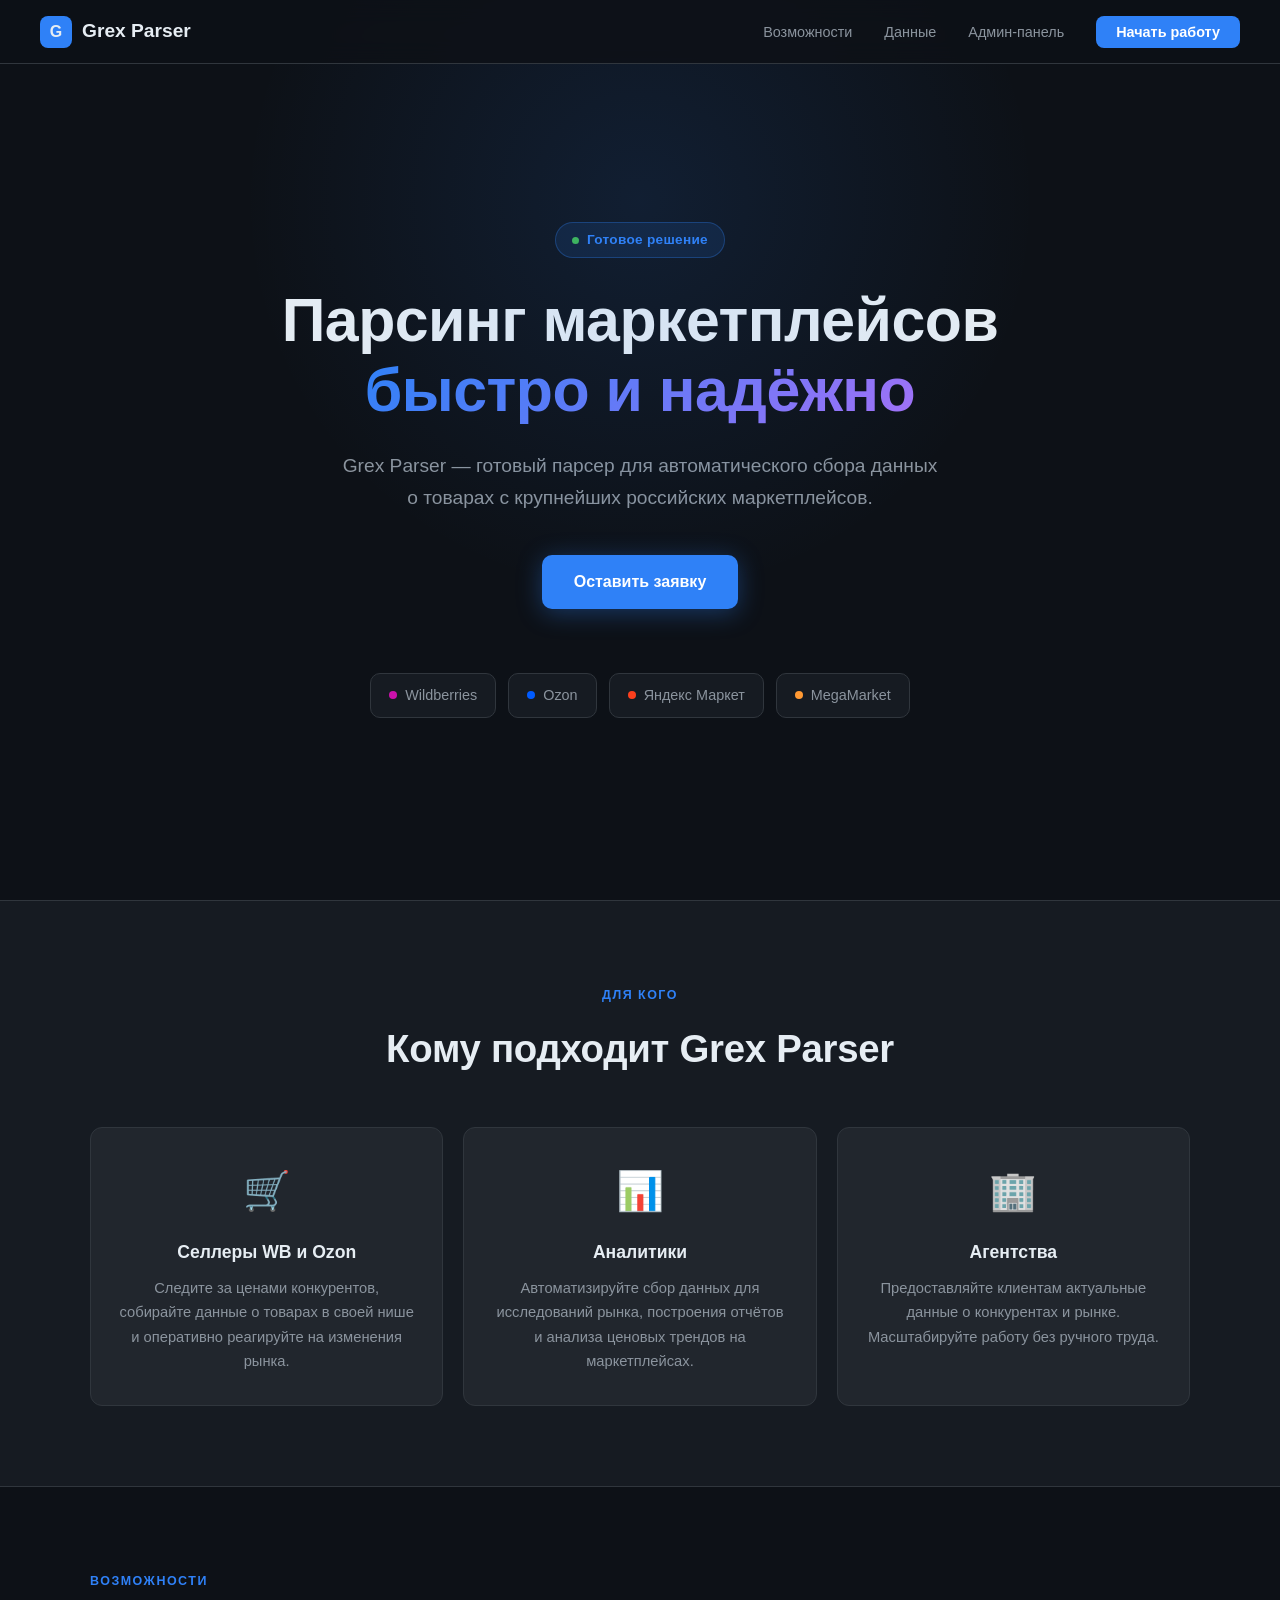
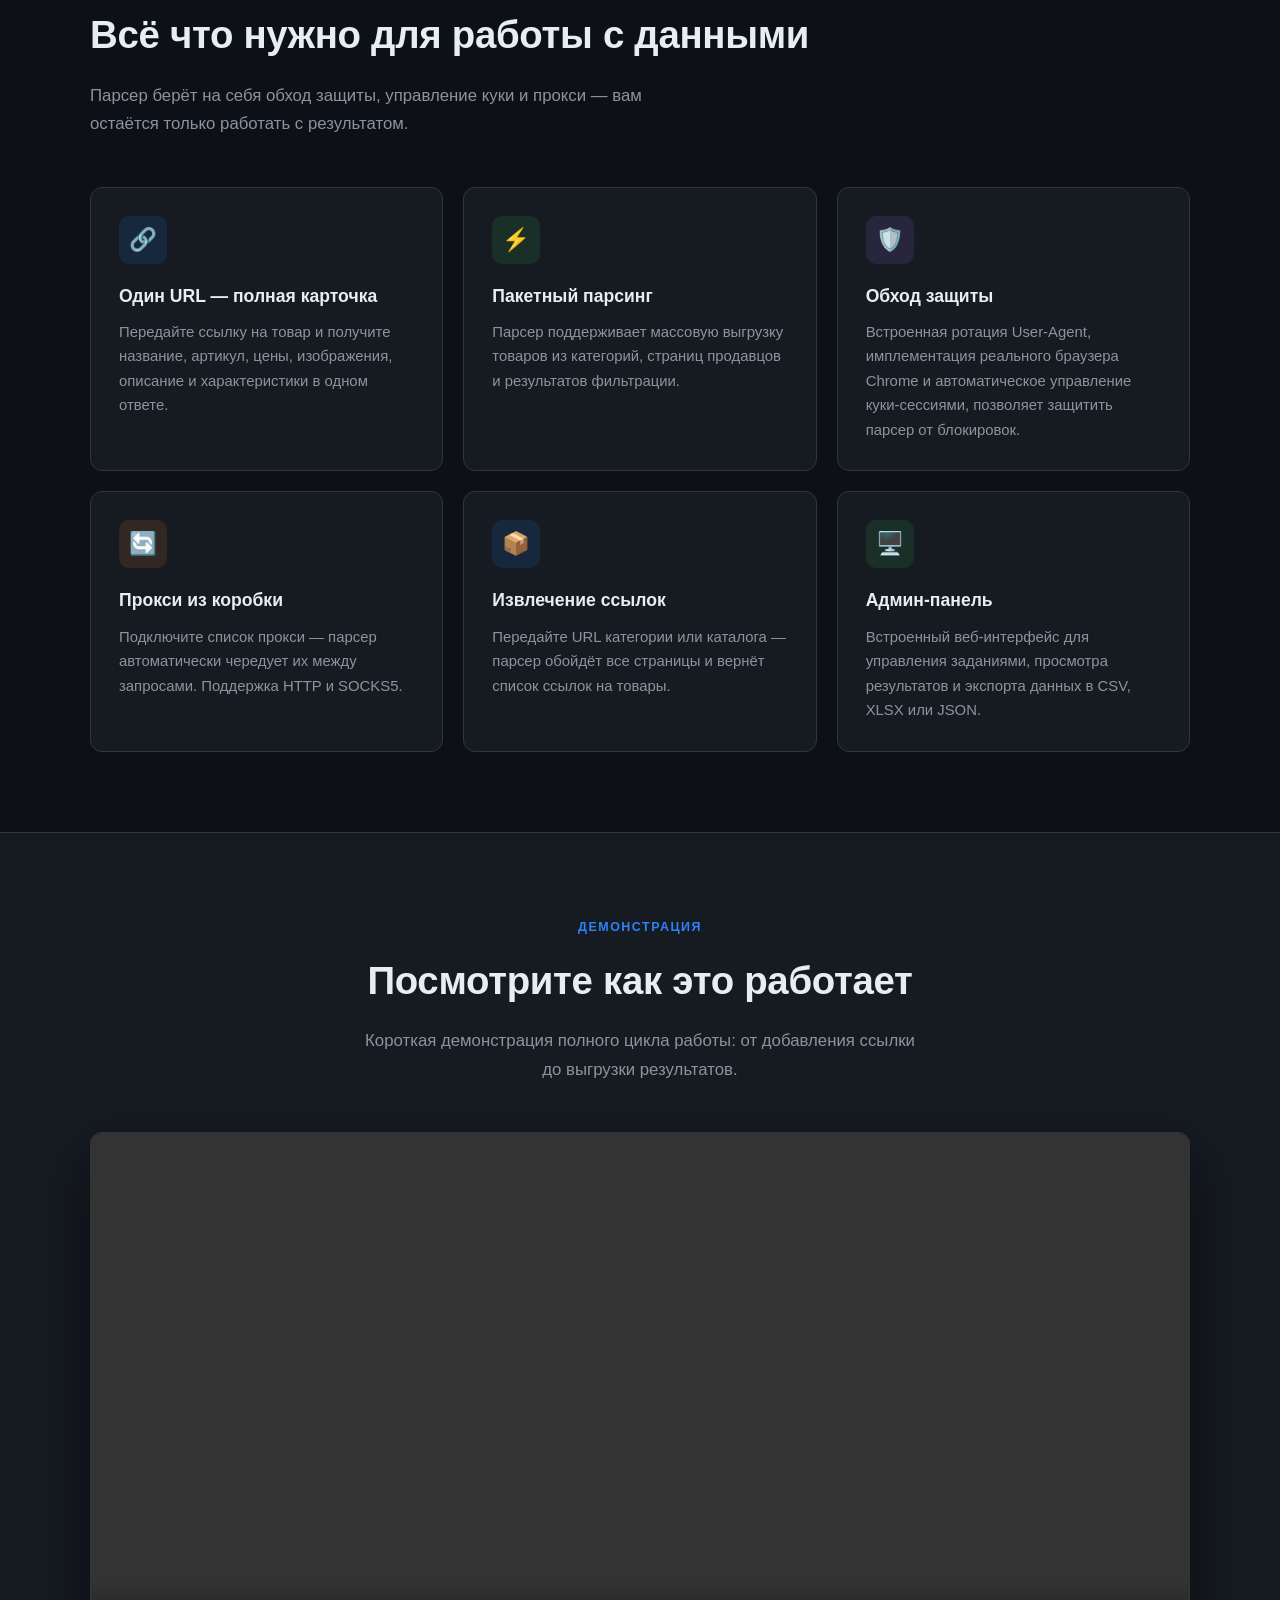
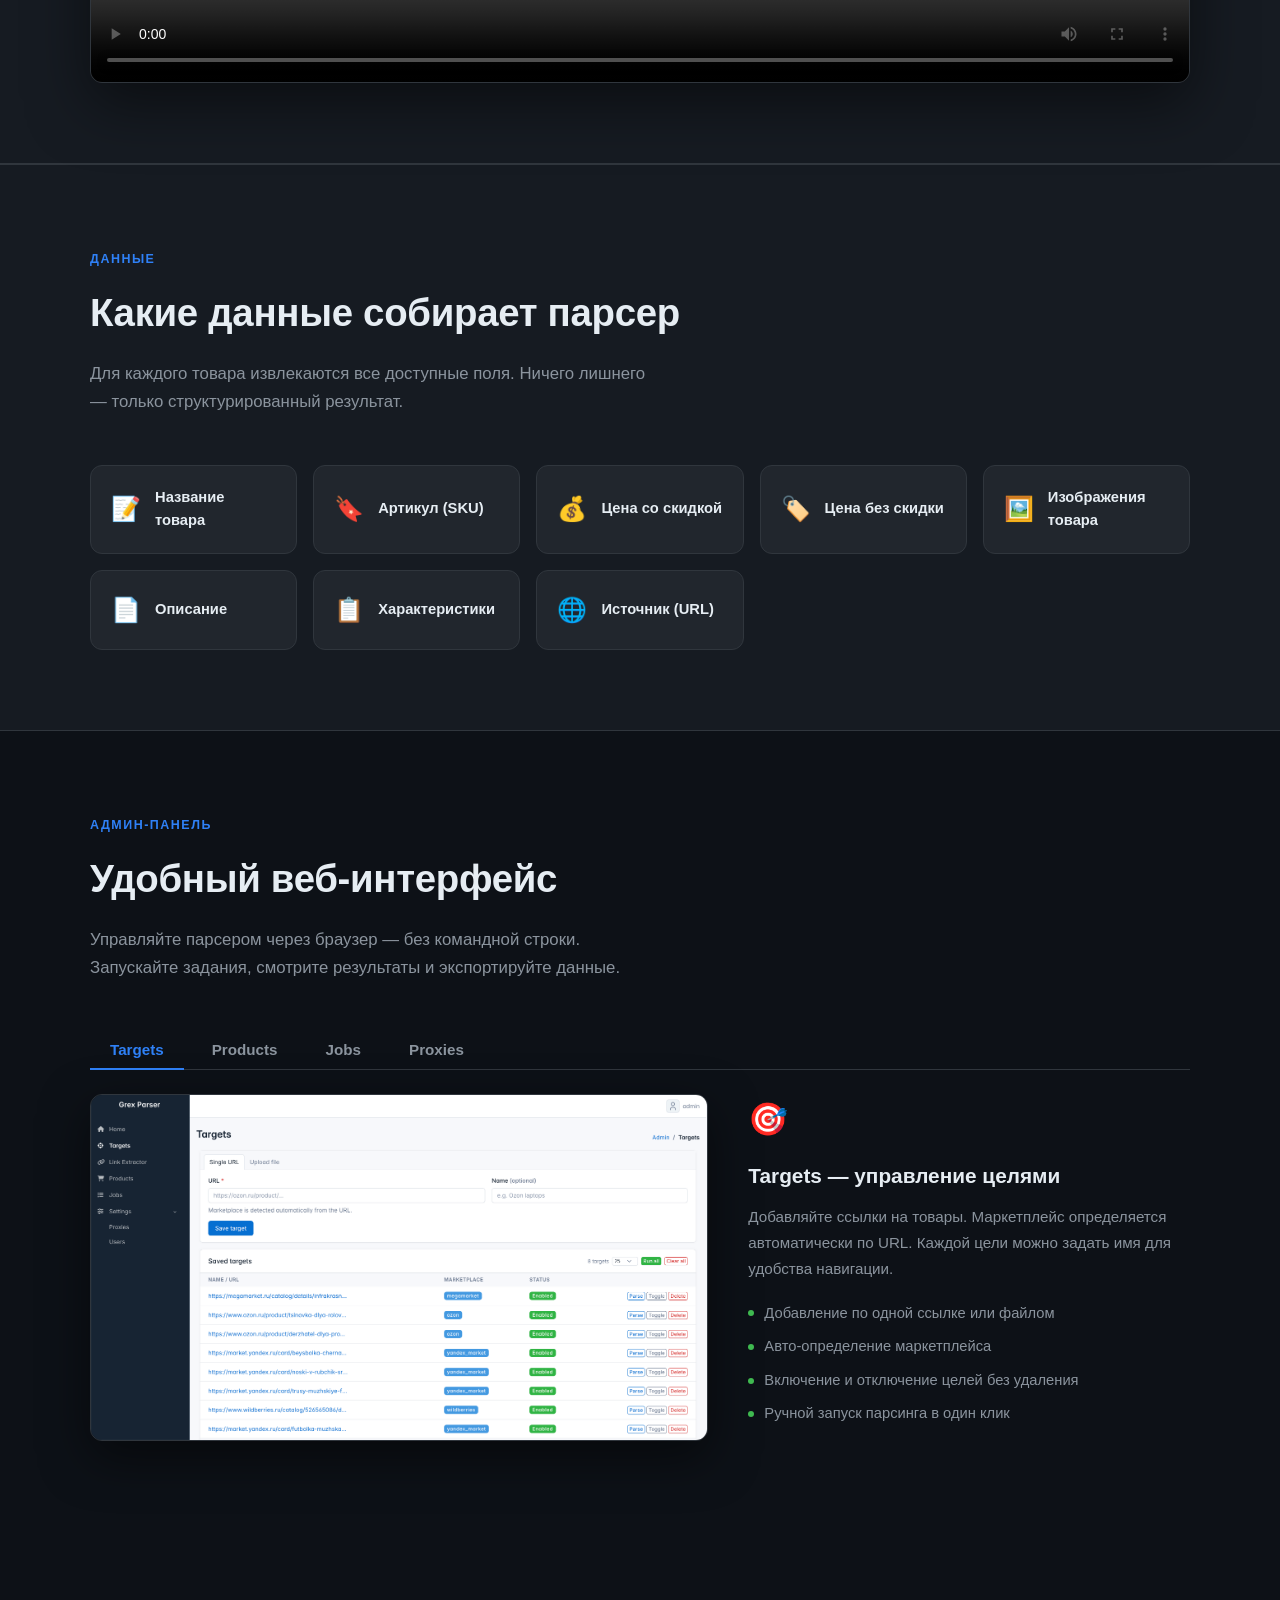
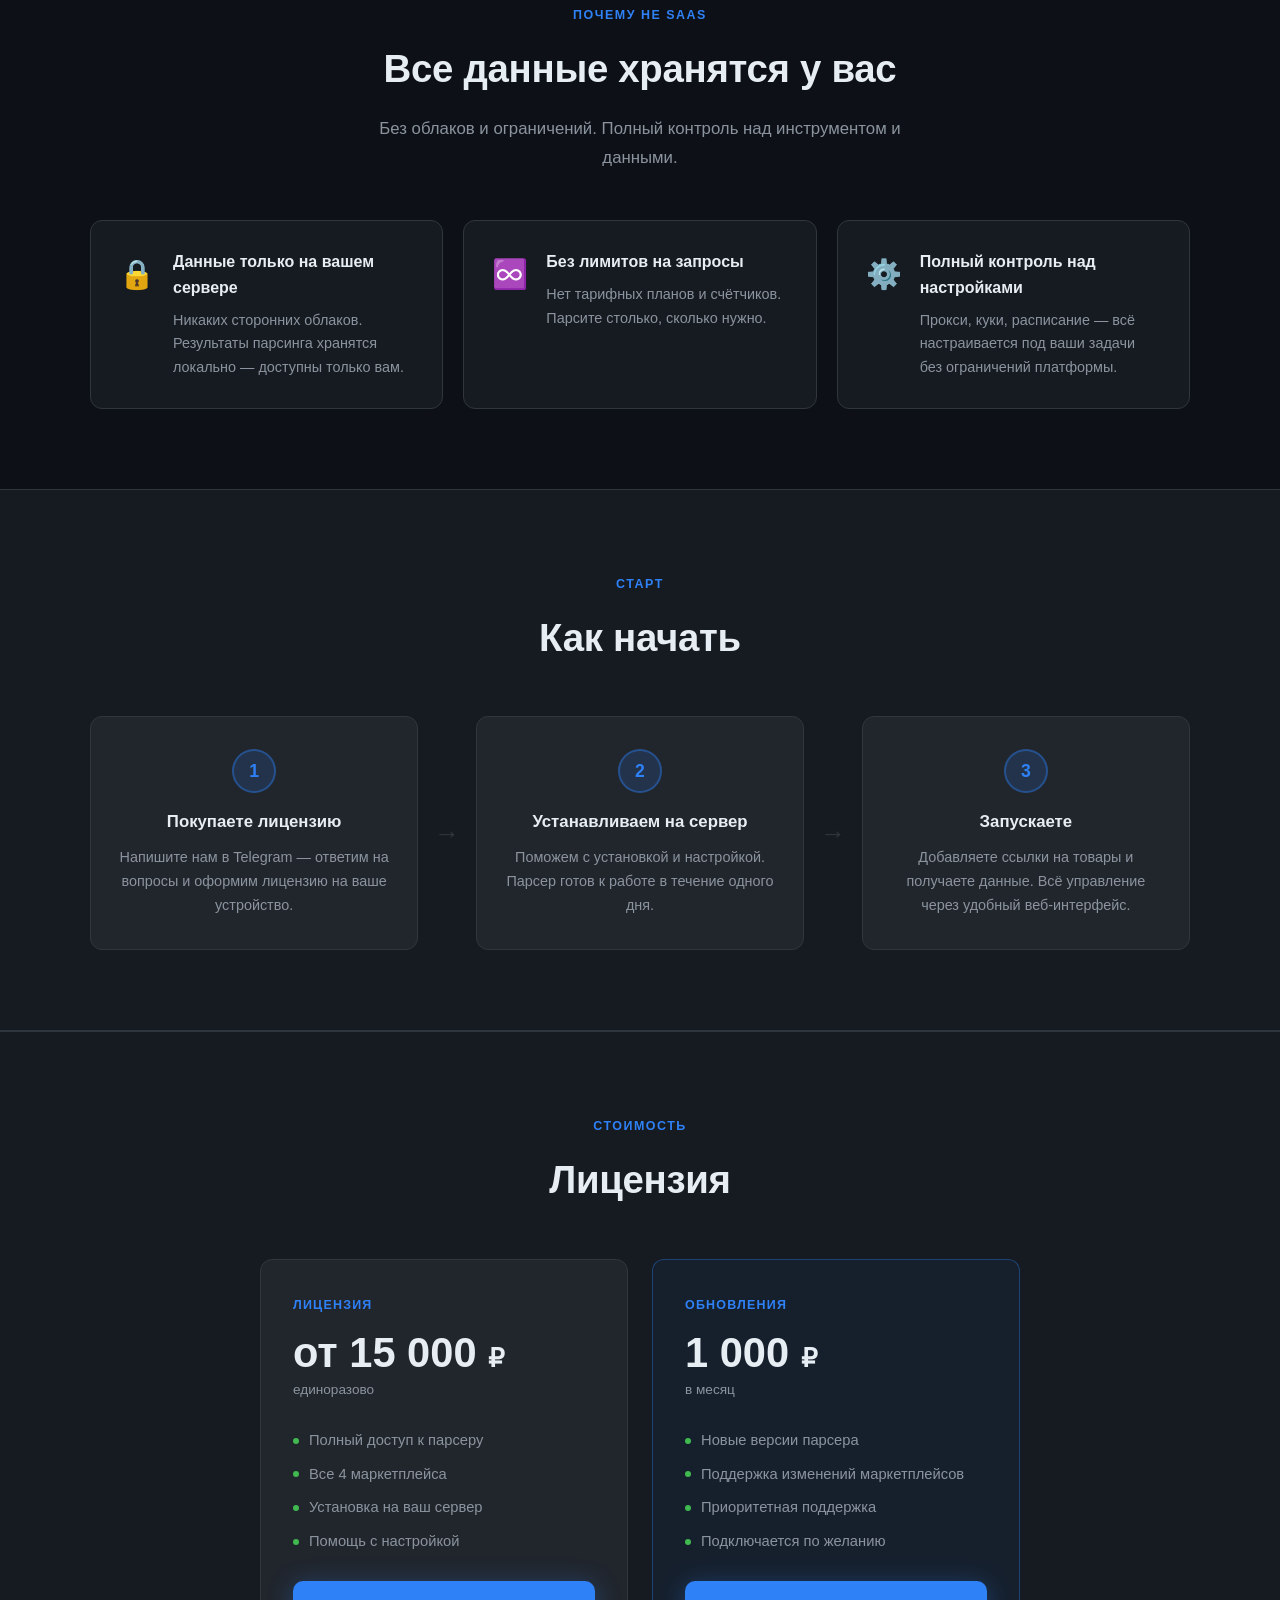
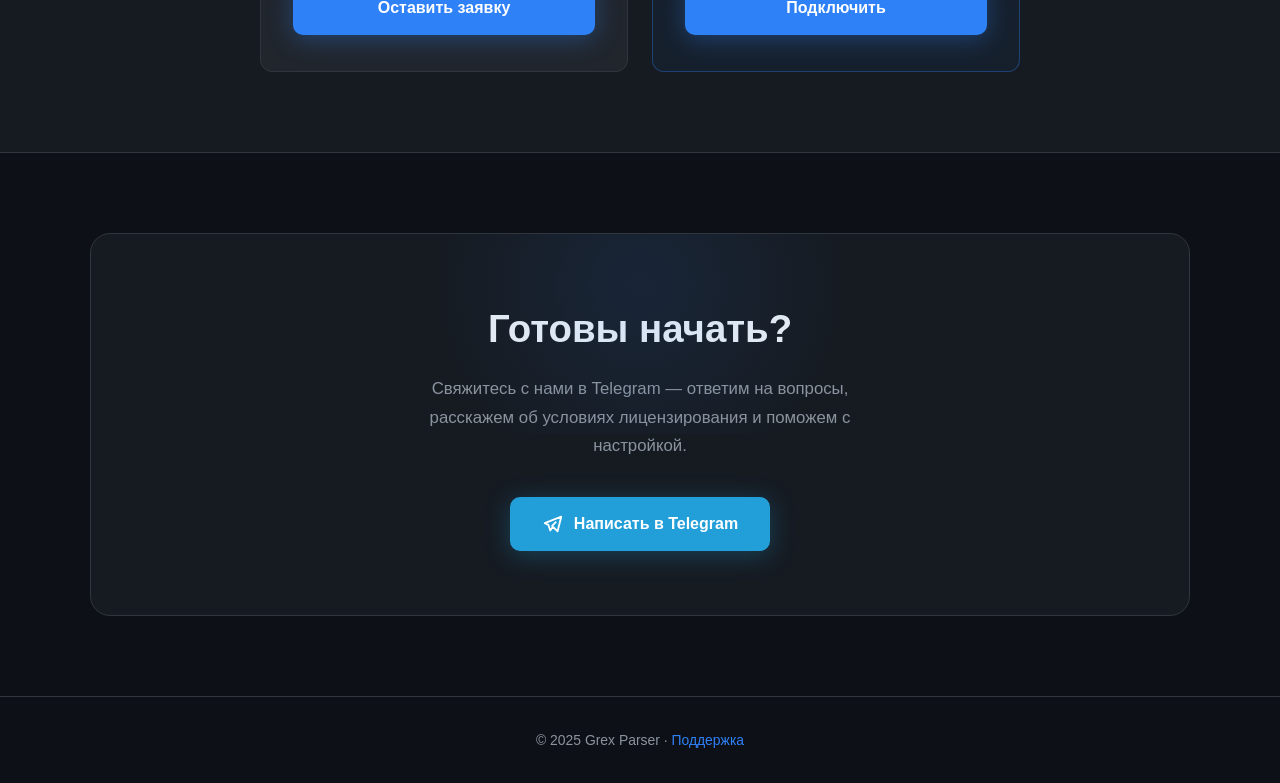
==== landing/index.html @ 9291a936 "issues-3 | **Suggested commit message:** add product landing page with sections, styles, screenshots" ====
<!DOCTYPE html>
<html lang="ru">
<head>
  <meta charset="UTF-8">
  <meta name="viewport" content="width=device-width, initial-scale=1.0">
  <title>Grex Parser — Парсер маркетплейсов</title>
  <meta name="description" content="REST API для автоматического сбора данных о товарах с Wildberries, Ozon, Яндекс Маркет и MegaMarket. Названия, цены, изображения, описания, характеристики.">
  <link rel="stylesheet" href="style.css">
</head>
<body>

<!-- ════════════════════════════════════════════════════════
     NAV
════════════════════════════════════════════════════════ -->
<nav class="nav">
  <div class="nav-logo">
    <div class="logo-icon">G</div>
    Grex Parser
  </div>
  <ul class="nav-links">
    <li><a href="#features">Возможности</a></li>
    <li><a href="#data">Данные</a></li>
    <li><a href="#admin">Админ-панель</a></li>
    <li><a href="#cta" class="nav-cta">Начать работу</a></li>
  </ul>
</nav>

<!-- ════════════════════════════════════════════════════════
     HERO
════════════════════════════════════════════════════════ -->
<section class="hero" id="hero">
  <div>
    <div class="hero-badge">
      <span class="dot"></span>
      Готовое решение
    </div>

    <h1>
      Парсинг маркетплейсов<br>
      <span class="gradient">быстро и надёжно</span>
    </h1>

    <p>
      Grex Parser — готовый парсер для автоматического сбора данных
      о товарах с крупнейших российских маркетплейсов.
    </p>

    <div class="hero-actions">
      <a href="https://t.me/grex_parser" target="_blank" rel="noopener" class="btn-primary">Оставить заявку</a>
    </div>

    <div class="mp-strip">
      <div class="mp-badge">
        <span class="mp-dot" style="background:#cb11ab"></span>
        Wildberries
      </div>
      <div class="mp-badge">
        <span class="mp-dot" style="background:#005bff"></span>
        Ozon
      </div>
      <div class="mp-badge">
        <span class="mp-dot" style="background:#fc3f1d"></span>
        Яндекс Маркет
      </div>
      <div class="mp-badge">
        <span class="mp-dot" style="background:#f93"></span>
        MegaMarket
      </div>
    </div>
  </div>
</section>

<!-- ════════════════════════════════════════════════════════
     FOR WHOM
════════════════════════════════════════════════════════ -->
<section id="for-whom">
  <div class="container">
    <div class="fade-up" style="text-align:center">
      <div class="section-label">Для кого</div>
      <h2 class="section-title">Кому подходит Grex Parser</h2>
    </div>

    <div class="forwhom-grid">

      <div class="forwhom-card fade-up" style="transition-delay:0.05s">
        <div class="forwhom-icon">🛒</div>
        <h3>Селлеры WB и Ozon</h3>
        <p>Следите за ценами конкурентов, собирайте данные о товарах в своей нише и оперативно реагируйте на изменения рынка.</p>
      </div>

      <div class="forwhom-card fade-up" style="transition-delay:0.1s">
        <div class="forwhom-icon">📊</div>
        <h3>Аналитики</h3>
        <p>Автоматизируйте сбор данных для исследований рынка, построения отчётов и анализа ценовых трендов на маркетплейсах.</p>
      </div>

      <div class="forwhom-card fade-up" style="transition-delay:0.15s">
        <div class="forwhom-icon">🏢</div>
        <h3>Агентства</h3>
        <p>Предоставляйте клиентам актуальные данные о конкурентах и рынке. Масштабируйте работу без ручного труда.</p>
      </div>

    </div>
  </div>
</section>

<!-- ════════════════════════════════════════════════════════
     FEATURES
════════════════════════════════════════════════════════ -->
<section id="features">
  <div class="container">
    <div class="fade-up">
      <div class="section-label">Возможности</div>
      <h2 class="section-title">Всё что нужно для работы с данными</h2>
      <p class="section-sub">Парсер берёт на себя обход защиты, управление куки и прокси — вам остаётся только работать с результатом.</p>
    </div>

    <div class="features-grid">

      <div class="feature-card fade-up" style="transition-delay:0.05s">
        <div class="feature-icon" style="background:rgba(47,129,247,0.12)">🔗</div>
        <h3>Один URL — полная карточка</h3>
        <p>Передайте ссылку на товар и получите название, артикул, цены, изображения, описание и характеристики в одном ответе.</p>
      </div>

      <div class="feature-card fade-up" style="transition-delay:0.1s">
        <div class="feature-icon" style="background:rgba(63,185,80,0.12)">⚡</div>
        <h3>Пакетный парсинг</h3>
        <p>Парсер поддерживает массовую выгрузку товаров из категорий, страниц продавцов и результатов фильтрации.</p>
      </div>

      <div class="feature-card fade-up" style="transition-delay:0.15s">
        <div class="feature-icon" style="background:rgba(163,113,247,0.12)">🛡️</div>
        <h3>Обход защиты</h3>
        <p>Встроенная ротация User-Agent, имплементация реального браузера Chrome и автоматическое управление куки-сессиями, позволяет защитить парсер от блокировок.</p>
      </div>

      <div class="feature-card fade-up" style="transition-delay:0.2s">
        <div class="feature-icon" style="background:rgba(247,129,47,0.12)">🔄</div>
        <h3>Прокси из коробки</h3>
        <p>Подключите список прокси — парсер автоматически чередует их между запросами. Поддержка HTTP и SOCKS5.</p>
      </div>

      <div class="feature-card fade-up" style="transition-delay:0.25s">
        <div class="feature-icon" style="background:rgba(47,129,247,0.12)">📦</div>
        <h3>Извлечение ссылок</h3>
        <p>Передайте URL категории или каталога — парсер обойдёт все страницы и вернёт список ссылок на товары.</p>
      </div>

      <div class="feature-card fade-up" style="transition-delay:0.3s">
        <div class="feature-icon" style="background:rgba(63,185,80,0.12)">🖥️</div>
        <h3>Админ-панель</h3>
        <p>Встроенный веб-интерфейс для управления заданиями, просмотра результатов и экспорта данных в CSV, XLSX или JSON.</p>
      </div>

    </div>
  </div>
</section>

<!-- ════════════════════════════════════════════════════════
     DEMO VIDEO
════════════════════════════════════════════════════════ -->
<section id="demo">
  <div class="container">
    <div class="fade-up" style="text-align:center">
      <div class="section-label">Демонстрация</div>
      <h2 class="section-title">Посмотрите как это работает</h2>
      <p class="section-sub" style="margin:0 auto">Короткая демонстрация полного цикла работы: от добавления ссылки до выгрузки результатов.</p>
    </div>

    <div class="video-wrapper fade-up" style="transition-delay:0.1s">
      <video controls>
        <source src="src/video/grex-preview.mp4" type="video/mp4">
      </video>
    </div>
  </div>
</section>

<!-- ════════════════════════════════════════════════════════
     DATA FIELDS
════════════════════════════════════════════════════════ -->
<section id="data">
  <div class="container">
    <div class="fade-up">
      <div class="section-label">Данные</div>
      <h2 class="section-title">Какие данные собирает парсер</h2>
      <p class="section-sub">Для каждого товара извлекаются все доступные поля. Ничего лишнего — только структурированный результат.</p>
    </div>

    <div class="data-grid">
      <div class="data-item fade-up" style="transition-delay:0.05s">
        <span class="di-icon">📝</span>
        <span>Название товара</span>
      </div>
      <div class="data-item fade-up" style="transition-delay:0.1s">
        <span class="di-icon">🔖</span>
        <span>Артикул (SKU)</span>
      </div>
      <div class="data-item fade-up" style="transition-delay:0.15s">
        <span class="di-icon">💰</span>
        <span>Цена со скидкой</span>
      </div>
      <div class="data-item fade-up" style="transition-delay:0.2s">
        <span class="di-icon">🏷️</span>
        <span>Цена без скидки</span>
      </div>
      <div class="data-item fade-up" style="transition-delay:0.25s">
        <span class="di-icon">🖼️</span>
        <span>Изображения товара</span>
      </div>
      <div class="data-item fade-up" style="transition-delay:0.3s">
        <span class="di-icon">📄</span>
        <span>Описание</span>
      </div>
      <div class="data-item fade-up" style="transition-delay:0.35s">
        <span class="di-icon">📋</span>
        <span>Характеристики</span>
      </div>
      <div class="data-item fade-up" style="transition-delay:0.4s">
        <span class="di-icon">🌐</span>
        <span>Источник (URL)</span>
      </div>
    </div>
  </div>
</section>

<!-- ════════════════════════════════════════════════════════
     ADMIN OVERVIEW
════════════════════════════════════════════════════════ -->
<section id="admin">
  <div class="container">
    <div class="fade-up">
      <div class="section-label">Админ-панель</div>
      <h2 class="section-title">Удобный веб-интерфейс</h2>
      <p class="section-sub">Управляйте парсером через браузер — без командной строки. Запускайте задания, смотрите результаты и экспортируйте данные.</p>
    </div>

    <div class="admin-tabs fade-up" style="transition-delay:0.1s">
      <div class="admin-tab-btns">
        <button class="admin-tab-btn active" data-tab="targets">Targets</button>
        <button class="admin-tab-btn" data-tab="products">Products</button>
        <button class="admin-tab-btn" data-tab="jobs">Jobs</button>
        <button class="admin-tab-btn" data-tab="proxies">Proxies</button>
      </div>

      <div class="admin-tab-panel" data-panel="targets">
        <div class="admin-panel-inner">
          <div class="admin-screenshot">
            <img src="src/images/pages/targets.png" alt="Targets page">
          </div>
          <div class="admin-desc">
            <div class="admin-desc-icon">🎯</div>
            <h3>Targets — управление целями</h3>
            <p>Добавляйте ссылки на товары. Маркетплейс определяется автоматически по URL. Каждой цели можно задать имя для удобства навигации.</p>
            <ul class="admin-desc-list">
              <li>Добавление по одной ссылке или файлом</li>
              <li>Авто-определение маркетплейса</li>
              <li>Включение и отключение целей без удаления</li>
              <li>Ручной запуск парсинга в один клик</li>
            </ul>
          </div>
        </div>
      </div>

      <div class="admin-tab-panel" data-panel="products" style="display:none">
        <div class="admin-panel-inner">
          <div class="admin-screenshot">
            <img src="src/images/pages/products.png" alt="Products page">
          </div>
          <div class="admin-desc">
            <div class="admin-desc-icon">🛍️</div>
            <h3>Products — результаты парсинга</h3>
            <p>Все собранные товары в одной таблице. Фильтрация по маркетплейсу, поиск по названию, просмотр описания и характеристик в модальном окне.</p>
            <ul class="admin-desc-list">
              <li>Название, артикул, цены, изображение</li>
              <li>Описание и характеристики товара</li>
              <li>Фильтрация по маркетплейсу</li>
              <li>Экспорт в CSV, XLSX или JSON</li>
            </ul>
          </div>
        </div>
      </div>

      <div class="admin-tab-panel" data-panel="jobs" style="display:none">
        <div class="admin-panel-inner">
          <div class="admin-screenshot">
            <img src="src/images/pages/jobs.png" alt="Jobs page">
          </div>
          <div class="admin-desc">
            <div class="admin-desc-icon">📋</div>
            <h3>Jobs — история заданий</h3>
            <p>Полный журнал всех запросов на парсинг. Отслеживайте статус, время обработки и ошибки по каждому товару.</p>
            <ul class="admin-desc-list">
              <li>Статус: Success / Error</li>
              <li>Время обработки каждого запроса</li>
              <li>Дата и время запуска</li>
              <li>Фильтрация по маркетплейсу и статусу</li>
            </ul>
          </div>
        </div>
      </div>

      <div class="admin-tab-panel" data-panel="proxies" style="display:none">
        <div class="admin-panel-inner">
          <div class="admin-screenshot">
            <img src="src/images/pages/proxies.png" alt="Proxies page">
          </div>
          <div class="admin-desc">
            <div class="admin-desc-icon">🛡️</div>
            <h3>Proxies — управление прокси</h3>
            <p>Подключите прокси и настройте их использование отдельно для каждого маркетплейса. Поддержка HTTP и SOCKS5.</p>
            <ul class="admin-desc-list">
              <li>Добавление прокси через удобную форму</li>
              <li>Включение/отключение по маркетплейсу</li>
              <li>Поддержка HTTP и SOCKS5</li>
              <li>Ротация прокси между запросами</li>
            </ul>
          </div>
        </div>
      </div>

    </div>
  </div>
</section>


<!-- ════════════════════════════════════════════════════════
     WHY NOT SAAS
════════════════════════════════════════════════════════ -->
<section id="why-not-saas">
  <div class="container">
    <div class="fade-up" style="text-align:center">
      <div class="section-label">Почему не SaaS</div>
      <h2 class="section-title">Все данные хранятся у вас</h2>
      <p class="section-sub" style="margin:0 auto 48px">Без облаков и ограничений. Полный контроль над инструментом и данными.</p>
    </div>

    <div class="notsaas-grid fade-up" style="transition-delay:0.1s">

      <div class="notsaas-item">
        <div class="notsaas-icon">🔒</div>
        <div>
          <h3>Данные только на вашем сервере</h3>
          <p>Никаких сторонних облаков. Результаты парсинга хранятся локально — доступны только вам.</p>
        </div>
      </div>

      <div class="notsaas-item">
        <div class="notsaas-icon">♾️</div>
        <div>
          <h3>Без лимитов на запросы</h3>
          <p>Нет тарифных планов и счётчиков. Парсите столько, сколько нужно.</p>
        </div>
      </div>

      <div class="notsaas-item">
        <div class="notsaas-icon">⚙️</div>
        <div>
          <h3>Полный контроль над настройками</h3>
          <p>Прокси, куки, расписание — всё настраивается под ваши задачи без ограничений платформы.</p>
        </div>
      </div>


    </div>
  </div>
</section>

<!-- ════════════════════════════════════════════════════════
     HOW TO START
════════════════════════════════════════════════════════ -->
<section id="how-to-start">
  <div class="container">
    <div class="fade-up" style="text-align:center">
      <div class="section-label">Старт</div>
      <h2 class="section-title">Как начать</h2>
    </div>

    <div class="steps-grid fade-up" style="transition-delay:0.1s">

      <div class="step-card">
        <div class="step-num">1</div>
        <h3>Покупаете лицензию</h3>
        <p>Напишите нам в Telegram — ответим на вопросы и оформим лицензию на ваше устройство.</p>
      </div>

      <div class="step-arrow">→</div>

      <div class="step-card">
        <div class="step-num">2</div>
        <h3>Устанавливаем на сервер</h3>
        <p>Поможем с установкой и настройкой. Парсер готов к работе в течение одного дня.</p>
      </div>

      <div class="step-arrow">→</div>

      <div class="step-card">
        <div class="step-num">3</div>
        <h3>Запускаете</h3>
        <p>Добавляете ссылки на товары и получаете данные. Всё управление через удобный веб-интерфейс.</p>
      </div>

    </div>
  </div>
</section>

<!-- ════════════════════════════════════════════════════════
     PRICING
════════════════════════════════════════════════════════ -->
<section id="pricing">
  <div class="container">
    <div class="fade-up" style="text-align:center">
      <div class="section-label">Стоимость</div>
      <h2 class="section-title">Лицензия</h2>
    </div>

    <div class="pricing-grid fade-up" style="transition-delay:0.1s">

      <div class="pricing-card">
        <div class="pricing-label">Лицензия</div>
        <div class="pricing-price">от 15 000 <span>₽</span></div>
        <div class="pricing-note">единоразово</div>
        <ul class="pricing-list">
          <li>Полный доступ к парсеру</li>
          <li>Все 4 маркетплейса</li>
          <li>Установка на ваш сервер</li>
          <li>Помощь с настройкой</li>
        </ul>
        <a href="https://t.me/grex_parser" target="_blank" rel="noopener" class="btn-primary" style="display:block;text-align:center;margin-top:28px">Оставить заявку</a>
      </div>

      <div class="pricing-card pricing-card--accent">
        <div class="pricing-label">Обновления</div>
        <div class="pricing-price">1 000 <span>₽</span></div>
        <div class="pricing-note">в месяц</div>
        <ul class="pricing-list">
          <li>Новые версии парсера</li>
          <li>Поддержка изменений маркетплейсов</li>
          <li>Приоритетная поддержка</li>
          <li>Подключается по желанию</li>
        </ul>
        <a href="https://t.me/grex_parser" target="_blank" rel="noopener" class="btn-primary" style="display:block;text-align:center;margin-top:28px">Подключить</a>
      </div>

    </div>
  </div>
</section>

<!-- ════════════════════════════════════════════════════════
     CTA
════════════════════════════════════════════════════════ -->
<section id="cta">
  <div class="container">
    <div class="cta-box fade-up">
      <h2>Готовы начать?</h2>
      <p>
        Свяжитесь с нами в Telegram — ответим на вопросы,
        расскажем об условиях лицензирования и поможем с настройкой.
      </p>
      <div class="cta-actions">
        <a href="https://t.me/grex_parser" target="_blank" rel="noopener" class="btn-tg">
          <svg xmlns="http://www.w3.org/2000/svg" width="22" height="22" viewBox="0 0 24 24"
               fill="none" stroke="currentColor" stroke-width="2" stroke-linecap="round" stroke-linejoin="round">
            <path d="M15 10l-4 4l6 6l4 -16l-18 7l4 2l2 6l3 -4"/>
          </svg>
          Написать в Telegram
        </a>
      </div>
    </div>
  </div>
</section>

<!-- ════════════════════════════════════════════════════════
     FOOTER
════════════════════════════════════════════════════════ -->
<footer>
  <p>© 2025 Grex Parser · <a href="https://t.me/grex_parser" target="_blank" rel="noopener">Поддержка</a></p>
</footer>

<script src="script.js"></script>
</body>
</html>
---- landing/style.css ----
/* ============================================================
   Grex Parser — Landing Page Styles
   ============================================================ */

*, *::before, *::after { box-sizing: border-box; margin: 0; padding: 0; }

:root {
  --bg:        #0d1117;
  --bg2:       #161b22;
  --bg3:       #21262d;
  --border:    #30363d;
  --text:      #e6edf3;
  --muted:     #8b949e;
  --accent:    #2f81f7;
  --accent2:   #388bfd;
  --green:     #3fb950;
  --purple:    #a371f7;
  --orange:    #f78166;
  --radius:    12px;
  --transition: 0.25s ease;
}

html { scroll-behavior: smooth; }

body {
  font-family: -apple-system, BlinkMacSystemFont, 'Segoe UI', Roboto, Oxygen, sans-serif;
  background: var(--bg);
  color: var(--text);
  line-height: 1.6;
  overflow-x: hidden;
}

a { color: var(--accent); text-decoration: none; }
a:hover { color: var(--accent2); }

/* ── Nav ─────────────────────────────────────────────────── */
.nav {
  position: fixed;
  top: 0; left: 0; right: 0;
  z-index: 100;
  display: flex;
  align-items: center;
  justify-content: space-between;
  padding: 0 40px;
  height: 64px;
  background: rgba(13, 17, 23, 0.85);
  backdrop-filter: blur(12px);
  border-bottom: 1px solid var(--border);
}

.nav-logo {
  font-size: 1.2rem;
  font-weight: 700;
  color: var(--text);
  display: flex;
  align-items: center;
  gap: 10px;
}

.nav-logo .logo-icon {
  width: 32px; height: 32px;
  background: var(--accent);
  border-radius: 8px;
  display: flex;
  align-items: center;
  justify-content: center;
  font-size: 1rem;
}

.nav-links {
  display: flex;
  align-items: center;
  gap: 32px;
  list-style: none;
}

.nav-links a {
  color: var(--muted);
  font-size: 0.9rem;
  transition: color var(--transition);
}
.nav-links a:hover { color: var(--text); }

.nav-cta {
  background: var(--accent);
  color: #fff !important;
  padding: 8px 20px;
  border-radius: 8px;
  font-weight: 600;
  transition: background var(--transition), transform var(--transition);
}
.nav-cta:hover { background: var(--accent2) !important; transform: translateY(-1px); }

/* ── Hero ────────────────────────────────────────────────── */
.hero {
  min-height: 100vh;
  display: flex;
  align-items: center;
  justify-content: center;
  text-align: center;
  padding: 100px 24px 60px;
  position: relative;
  overflow: hidden;
}

.hero::before {
  content: '';
  position: absolute;
  top: -200px; left: 50%;
  transform: translateX(-50%);
  width: 800px; height: 800px;
  background: radial-gradient(circle, rgba(47,129,247,0.12) 0%, transparent 70%);
  pointer-events: none;
}

.hero-badge {
  display: inline-flex;
  align-items: center;
  gap: 8px;
  background: rgba(47,129,247,0.12);
  border: 1px solid rgba(47,129,247,0.3);
  color: var(--accent);
  padding: 6px 16px;
  border-radius: 20px;
  font-size: 0.85rem;
  font-weight: 600;
  margin-bottom: 28px;
  letter-spacing: 0.3px;
}

.hero-badge .dot {
  width: 7px; height: 7px;
  background: var(--green);
  border-radius: 50%;
  animation: pulse 2s infinite;
}

@keyframes pulse {
  0%, 100% { opacity: 1; }
  50% { opacity: 0.4; }
}

.hero h1 {
  font-size: clamp(2.2rem, 5vw, 3.8rem);
  font-weight: 800;
  line-height: 1.15;
  margin-bottom: 24px;
  letter-spacing: -0.5px;
}

.hero h1 .gradient {
  background: linear-gradient(135deg, var(--accent) 0%, var(--purple) 100%);
  -webkit-background-clip: text;
  -webkit-text-fill-color: transparent;
  background-clip: text;
}

.hero p {
  font-size: 1.2rem;
  color: var(--muted);
  max-width: 600px;
  margin: 0 auto 40px;
  line-height: 1.7;
}

.hero-actions {
  display: flex;
  gap: 16px;
  justify-content: center;
  flex-wrap: wrap;
  margin-bottom: 64px;
}

.btn-primary {
  background: var(--accent);
  color: #fff;
  padding: 14px 32px;
  border-radius: 10px;
  font-size: 1rem;
  font-weight: 600;
  border: none;
  cursor: pointer;
  transition: background var(--transition), transform var(--transition), box-shadow var(--transition);
  box-shadow: 0 4px 24px rgba(47,129,247,0.35);
}
.btn-primary:hover { background: var(--accent2); transform: translateY(-2px); box-shadow: 0 6px 32px rgba(47,129,247,0.5); }

.btn-secondary {
  background: transparent;
  color: var(--text);
  padding: 14px 32px;
  border-radius: 10px;
  font-size: 1rem;
  font-weight: 600;
  border: 1px solid var(--border);
  cursor: pointer;
  transition: border-color var(--transition), background var(--transition), transform var(--transition);
}
.btn-secondary:hover { border-color: var(--accent); background: rgba(47,129,247,0.07); transform: translateY(-2px); }

/* ── Marketplaces strip ───────────────────────────────────── */
.mp-strip {
  display: flex;
  align-items: center;
  justify-content: center;
  gap: 12px;
  flex-wrap: wrap;
  margin-top: 8px;
}

.mp-badge {
  display: flex;
  align-items: center;
  gap: 8px;
  background: var(--bg2);
  border: 1px solid var(--border);
  padding: 10px 18px;
  border-radius: 10px;
  font-size: 0.9rem;
  font-weight: 500;
  color: var(--muted);
  transition: border-color var(--transition), color var(--transition), transform var(--transition);
}
.mp-badge:hover { border-color: var(--accent); color: var(--text); transform: translateY(-2px); }

.mp-badge .mp-dot {
  width: 8px; height: 8px;
  border-radius: 50%;
  flex-shrink: 0;
}

/* ── Sections ────────────────────────────────────────────── */
section { padding: 80px 24px; }

.container {
  max-width: 1100px;
  margin: 0 auto;
}

.section-label {
  display: inline-block;
  font-size: 0.78rem;
  font-weight: 700;
  letter-spacing: 1.5px;
  text-transform: uppercase;
  color: var(--accent);
  margin-bottom: 12px;
}

.section-title {
  font-size: clamp(1.8rem, 3vw, 2.6rem);
  font-weight: 800;
  margin-bottom: 16px;
  letter-spacing: -0.3px;
}

.section-sub {
  font-size: 1.05rem;
  color: var(--muted);
  max-width: 560px;
  line-height: 1.7;
}

/* ── For whom ────────────────────────────────────────────── */
#for-whom { background: var(--bg2); border-top: 1px solid var(--border); border-bottom: 1px solid var(--border); }

.forwhom-grid {
  display: grid;
  grid-template-columns: repeat(auto-fit, minmax(280px, 1fr));
  gap: 20px;
  margin-top: 48px;
}

.forwhom-card {
  background: var(--bg3);
  border: 1px solid var(--border);
  border-radius: var(--radius);
  padding: 32px 28px;
  text-align: center;
  transition: border-color var(--transition), transform var(--transition), box-shadow var(--transition);
}
.forwhom-card:hover { border-color: var(--accent); transform: translateY(-4px); box-shadow: 0 12px 40px rgba(0,0,0,0.4); }

.forwhom-icon {
  font-size: 2.4rem;
  margin-bottom: 16px;
}

.forwhom-card h3 {
  font-size: 1.1rem;
  font-weight: 700;
  margin-bottom: 10px;
}

.forwhom-card p {
  font-size: 0.92rem;
  color: var(--muted);
  line-height: 1.65;
}

/* ── Features ────────────────────────────────────────────── */
#features { background: var(--bg); }

.features-grid {
  display: grid;
  grid-template-columns: repeat(auto-fit, minmax(300px, 1fr));
  gap: 20px;
  margin-top: 48px;
}

.feature-card {
  background: var(--bg2);
  border: 1px solid var(--border);
  border-radius: var(--radius);
  padding: 28px;
  transition: border-color var(--transition), transform var(--transition), box-shadow var(--transition);
  position: relative;
  overflow: hidden;
}
.feature-card::before {
  content: '';
  position: absolute;
  top: 0; left: 0; right: 0;
  height: 2px;
  opacity: 0;
  transition: opacity var(--transition);
}
.feature-card:hover { border-color: var(--accent); transform: translateY(-4px); box-shadow: 0 12px 40px rgba(0,0,0,0.4); }
.feature-card:hover::before { opacity: 1; }

.feature-icon {
  width: 48px; height: 48px;
  border-radius: 10px;
  display: flex;
  align-items: center;
  justify-content: center;
  font-size: 1.4rem;
  margin-bottom: 18px;
}

.feature-card h3 {
  font-size: 1.1rem;
  font-weight: 700;
  margin-bottom: 10px;
}

.feature-card p {
  font-size: 0.93rem;
  color: var(--muted);
  line-height: 1.65;
}

/* ── Data fields ─────────────────────────────────────────── */
#data { background: var(--bg2); border-top: 1px solid var(--border); border-bottom: 1px solid var(--border); }

.data-grid {
  display: grid;
  grid-template-columns: repeat(auto-fit, minmax(180px, 1fr));
  gap: 16px;
  margin-top: 48px;
}

.data-item {
  background: var(--bg3);
  border: 1px solid var(--border);
  border-radius: var(--radius);
  padding: 20px;
  display: flex;
  align-items: center;
  gap: 14px;
  transition: border-color var(--transition), transform var(--transition);
}
.data-item:hover { border-color: var(--green); transform: translateY(-2px); }

.data-item .di-icon {
  font-size: 1.5rem;
  flex-shrink: 0;
}

.data-item span {
  font-size: 0.92rem;
  font-weight: 600;
  color: var(--text);
}

/* ── API Demo ────────────────────────────────────────────── */
#api { background: var(--bg); }

.api-layout {
  display: grid;
  grid-template-columns: 1fr 1fr;
  gap: 40px;
  margin-top: 48px;
  align-items: start;
}

@media (max-width: 768px) {
  .api-layout { grid-template-columns: 1fr; }
}

.code-block {
  background: var(--bg2);
  border: 1px solid var(--border);
  border-radius: var(--radius);
  overflow: hidden;
}

.code-header {
  display: flex;
  align-items: center;
  justify-content: space-between;
  padding: 12px 16px;
  border-bottom: 1px solid var(--border);
  background: var(--bg3);
}

.code-header .code-title {
  font-size: 0.82rem;
  color: var(--muted);
  font-family: 'SF Mono', 'Fira Code', monospace;
}

.code-dots { display: flex; gap: 6px; }
.code-dots span {
  width: 12px; height: 12px;
  border-radius: 50%;
}
.cd-red  { background: #ff5f57; }
.cd-yellow { background: #ffbd2e; }
.cd-green  { background: #28ca42; }

.code-body {
  padding: 20px;
  font-family: 'SF Mono', 'Fira Code', 'Cascadia Code', monospace;
  font-size: 0.83rem;
  line-height: 1.7;
  overflow-x: auto;
  white-space: pre;
}

.t-key    { color: #79c0ff; }
.t-str    { color: #a5d6ff; }
.t-val    { color: #3fb950; }
.t-num    { color: #f2cc60; }
.t-muted  { color: var(--muted); }
.t-method { color: var(--purple); }
.t-url    { color: var(--orange); }
.t-comment{ color: #8b949e; font-style: italic; }

.endpoints-list {
  display: flex;
  flex-direction: column;
  gap: 12px;
}

.endpoint {
  background: var(--bg2);
  border: 1px solid var(--border);
  border-radius: var(--radius);
  padding: 16px 20px;
  display: flex;
  align-items: flex-start;
  gap: 14px;
  transition: border-color var(--transition);
}
.endpoint:hover { border-color: var(--accent); }

.ep-method {
  font-size: 0.75rem;
  font-weight: 700;
  padding: 3px 10px;
  border-radius: 5px;
  flex-shrink: 0;
  font-family: monospace;
  margin-top: 1px;
}
.ep-get  { background: rgba(63,185,80,0.15); color: var(--green); }
.ep-post { background: rgba(47,129,247,0.15); color: var(--accent); }

.ep-info { flex: 1; }
.ep-path {
  font-family: 'SF Mono', 'Fira Code', monospace;
  font-size: 0.87rem;
  color: var(--text);
  margin-bottom: 4px;
}
.ep-desc { font-size: 0.82rem; color: var(--muted); }

/* ── Demo video ──────────────────────────────────────────── */
#demo { background: var(--bg2); border-top: 1px solid var(--border); border-bottom: 1px solid var(--border); }

#demo .section-sub { margin-bottom: 0; }

.video-wrapper {
  margin-top: 48px;
  border-radius: var(--radius);
  overflow: hidden;
  border: 1px solid var(--border);
  box-shadow: 0 20px 60px rgba(0,0,0,0.5);
  background: var(--bg3);
}

.video-wrapper video {
  width: 100%;
  height: auto;
  display: block;
}

.video-placeholder {
  width: 100%;
  height: 100%;
  display: flex;
  flex-direction: column;
  align-items: center;
  justify-content: center;
  gap: 20px;
  background: var(--bg3);
  color: var(--muted);
}

.video-play-btn {
  width: 72px;
  height: 72px;
  border-radius: 50%;
  background: rgba(47,129,247,0.15);
  border: 2px solid rgba(47,129,247,0.4);
  display: flex;
  align-items: center;
  justify-content: center;
  color: var(--accent);
}

.video-placeholder p {
  font-size: 0.95rem;
  color: var(--muted);
}

/* ── Admin overview ──────────────────────────────────────── */
#admin { background: var(--bg); }

.admin-tabs {
  margin-top: 48px;
}

.admin-tab-btns {
  display: flex;
  gap: 8px;
  flex-wrap: wrap;
  margin-bottom: 24px;
  border-bottom: 1px solid var(--border);
  padding-bottom: 0;
}

.admin-tab-btn {
  background: none;
  border: none;
  border-bottom: 2px solid transparent;
  color: var(--muted);
  font-size: 0.95rem;
  font-weight: 600;
  padding: 10px 20px;
  cursor: pointer;
  transition: color var(--transition), border-color var(--transition);
  margin-bottom: -1px;
  font-family: inherit;
}
.admin-tab-btn:hover { color: var(--text); }
.admin-tab-btn.active { color: var(--accent); border-bottom-color: var(--accent); }

.admin-panel-inner {
  display: grid;
  grid-template-columns: 1.4fr 1fr;
  gap: 40px;
  align-items: start;
}

@media (max-width: 900px) {
  .admin-panel-inner { grid-template-columns: 1fr; }
}

.admin-screenshot {
  border-radius: var(--radius);
  overflow: hidden;
  border: 1px solid var(--border);
  box-shadow: 0 16px 48px rgba(0,0,0,0.5);
}

.admin-screenshot img {
  width: 100%;
  display: block;
}

.admin-desc-icon {
  font-size: 2rem;
  margin-bottom: 14px;
}

.admin-desc h3 {
  font-size: 1.3rem;
  font-weight: 700;
  margin-bottom: 12px;
}

.admin-desc p {
  font-size: 0.95rem;
  color: var(--muted);
  line-height: 1.7;
  margin-bottom: 20px;
}

.admin-desc-list {
  list-style: none;
  display: flex;
  flex-direction: column;
  gap: 10px;
}

.admin-desc-list li {
  font-size: 0.92rem;
  color: var(--muted);
  display: flex;
  align-items: center;
  gap: 10px;
}

.admin-desc-list li::before {
  content: '';
  width: 6px;
  height: 6px;
  background: var(--green);
  border-radius: 50%;
  flex-shrink: 0;
}

/* ── Stats ───────────────────────────────────────────────── */
#stats { background: var(--bg2); border-top: 1px solid var(--border); border-bottom: 1px solid var(--border); }

.stats-grid {
  display: grid;
  grid-template-columns: repeat(auto-fit, minmax(200px, 1fr));
  gap: 24px;
  margin-top: 48px;
}

.stat-card {
  text-align: center;
  padding: 36px 20px;
  background: var(--bg3);
  border: 1px solid var(--border);
  border-radius: var(--radius);
  transition: transform var(--transition);
}
.stat-card:hover { transform: translateY(-4px); }

.stat-num {
  font-size: 2.8rem;
  font-weight: 800;
  line-height: 1;
  margin-bottom: 8px;
  background: linear-gradient(135deg, var(--accent), var(--purple));
  -webkit-background-clip: text;
  -webkit-text-fill-color: transparent;
  background-clip: text;
}

.stat-label {
  font-size: 0.9rem;
  color: var(--muted);
  font-weight: 500;
}

/* ── Why not SaaS ───────────────────────────────────────── */
#why-not-saas { background: var(--bg); }

.notsaas-grid {
  display: grid;
  grid-template-columns: repeat(auto-fit, minmax(280px, 1fr));
  gap: 20px;
}

.notsaas-item {
  display: flex;
  align-items: flex-start;
  gap: 18px;
  background: var(--bg2);
  border: 1px solid var(--border);
  border-radius: var(--radius);
  padding: 28px;
  transition: border-color var(--transition), transform var(--transition);
}
.notsaas-item:hover { border-color: var(--accent); transform: translateY(-3px); }

.notsaas-icon {
  font-size: 1.8rem;
  flex-shrink: 0;
  margin-top: 2px;
}

.notsaas-item h3 {
  font-size: 1rem;
  font-weight: 700;
  margin-bottom: 8px;
}

.notsaas-item p {
  font-size: 0.9rem;
  color: var(--muted);
  line-height: 1.65;
}

/* ── How to start ────────────────────────────────────────── */
#how-to-start { background: var(--bg2); border-top: 1px solid var(--border); border-bottom: 1px solid var(--border); }

.steps-grid {
  display: flex;
  align-items: center;
  gap: 16px;
  margin-top: 48px;
}

@media (max-width: 768px) {
  .steps-grid { flex-direction: column; }
  .step-arrow { transform: rotate(90deg); }
}

.step-card {
  flex: 1;
  background: var(--bg3);
  border: 1px solid var(--border);
  border-radius: var(--radius);
  padding: 32px 28px;
  text-align: center;
  transition: border-color var(--transition), transform var(--transition);
}
.step-card:hover { border-color: var(--accent); transform: translateY(-4px); }

.step-num {
  width: 44px;
  height: 44px;
  border-radius: 50%;
  background: rgba(47,129,247,0.15);
  border: 2px solid rgba(47,129,247,0.4);
  color: var(--accent);
  font-size: 1.1rem;
  font-weight: 800;
  display: flex;
  align-items: center;
  justify-content: center;
  margin: 0 auto 16px;
}

.step-card h3 {
  font-size: 1.05rem;
  font-weight: 700;
  margin-bottom: 10px;
}

.step-card p {
  font-size: 0.9rem;
  color: var(--muted);
  line-height: 1.65;
}

.step-arrow {
  font-size: 1.6rem;
  color: var(--border);
  flex-shrink: 0;
}

/* ── CTA ─────────────────────────────────────────────────── */
#cta {
  background: var(--bg);
  text-align: center;
}

.cta-box {
  background: var(--bg2);
  border: 1px solid var(--border);
  border-radius: 20px;
  padding: 64px 40px;
  position: relative;
  overflow: hidden;
}

.cta-box::before {
  content: '';
  position: absolute;
  top: -100px; left: 50%;
  transform: translateX(-50%);
  width: 500px; height: 300px;
  background: radial-gradient(circle, rgba(47,129,247,0.1) 0%, transparent 70%);
  pointer-events: none;
}

.cta-box h2 {
  font-size: clamp(1.8rem, 3vw, 2.4rem);
  font-weight: 800;
  margin-bottom: 16px;
}

.cta-box p {
  font-size: 1.05rem;
  color: var(--muted);
  max-width: 480px;
  margin: 0 auto 36px;
  line-height: 1.7;
}

.cta-actions {
  display: flex;
  gap: 16px;
  justify-content: center;
  flex-wrap: wrap;
}

.btn-tg {
  display: inline-flex;
  align-items: center;
  gap: 10px;
  background: #229ED9;
  color: #fff;
  padding: 14px 32px;
  border-radius: 10px;
  font-size: 1rem;
  font-weight: 600;
  border: none;
  cursor: pointer;
  transition: opacity var(--transition), transform var(--transition);
  box-shadow: 0 4px 24px rgba(34,158,217,0.3);
}
.btn-tg:hover { opacity: 0.9; transform: translateY(-2px); color: #fff; }

/* ── Pricing ─────────────────────────────────────────────── */
#pricing { background: var(--bg2); border-top: 1px solid var(--border); border-bottom: 1px solid var(--border); }

.pricing-grid {
  display: grid;
  grid-template-columns: repeat(auto-fit, minmax(300px, 1fr));
  gap: 24px;
  margin-top: 48px;
  max-width: 760px;
  margin-left: auto;
  margin-right: auto;
}

.pricing-card {
  background: var(--bg3);
  border: 1px solid var(--border);
  border-radius: var(--radius);
  padding: 36px 32px;
  transition: border-color var(--transition), transform var(--transition), box-shadow var(--transition);
}
.pricing-card:hover { border-color: var(--accent); transform: translateY(-4px); box-shadow: 0 16px 48px rgba(0,0,0,0.4); }

.pricing-card--accent {
  border-color: rgba(47,129,247,0.35);
  background: rgba(47,129,247,0.05);
}

.pricing-label {
  font-size: 0.78rem;
  font-weight: 700;
  letter-spacing: 1.2px;
  text-transform: uppercase;
  color: var(--accent);
  margin-bottom: 16px;
}

.pricing-price {
  font-size: 2.6rem;
  font-weight: 800;
  line-height: 1;
  margin-bottom: 6px;
}
.pricing-price span { font-size: 1.6rem; font-weight: 600; }

.pricing-note {
  font-size: 0.85rem;
  color: var(--muted);
  margin-bottom: 28px;
}

.pricing-list {
  list-style: none;
  display: flex;
  flex-direction: column;
  gap: 10px;
}

.pricing-list li {
  font-size: 0.92rem;
  color: var(--muted);
  display: flex;
  align-items: center;
  gap: 10px;
}

.pricing-list li::before {
  content: '';
  width: 6px;
  height: 6px;
  background: var(--green);
  border-radius: 50%;
  flex-shrink: 0;
}

/* ── Footer ──────────────────────────────────────────────── */
footer {
  background: var(--bg);
  border-top: 1px solid var(--border);
  padding: 32px 24px;
  text-align: center;
}

footer p {
  color: var(--muted);
  font-size: 0.87rem;
}

/* ── Animations ──────────────────────────────────────────── */
.fade-up {
  opacity: 0;
  transform: translateY(28px);
  transition: opacity 0.6s ease, transform 0.6s ease;
}
.fade-up.visible {
  opacity: 1;
  transform: translateY(0);
}

/* ── Responsive ──────────────────────────────────────────── */
@media (max-width: 768px) {
  .nav { padding: 0 20px; }
  .nav-links { display: none; }
  section { padding: 60px 20px; }
  .cta-box { padding: 40px 24px; }
}
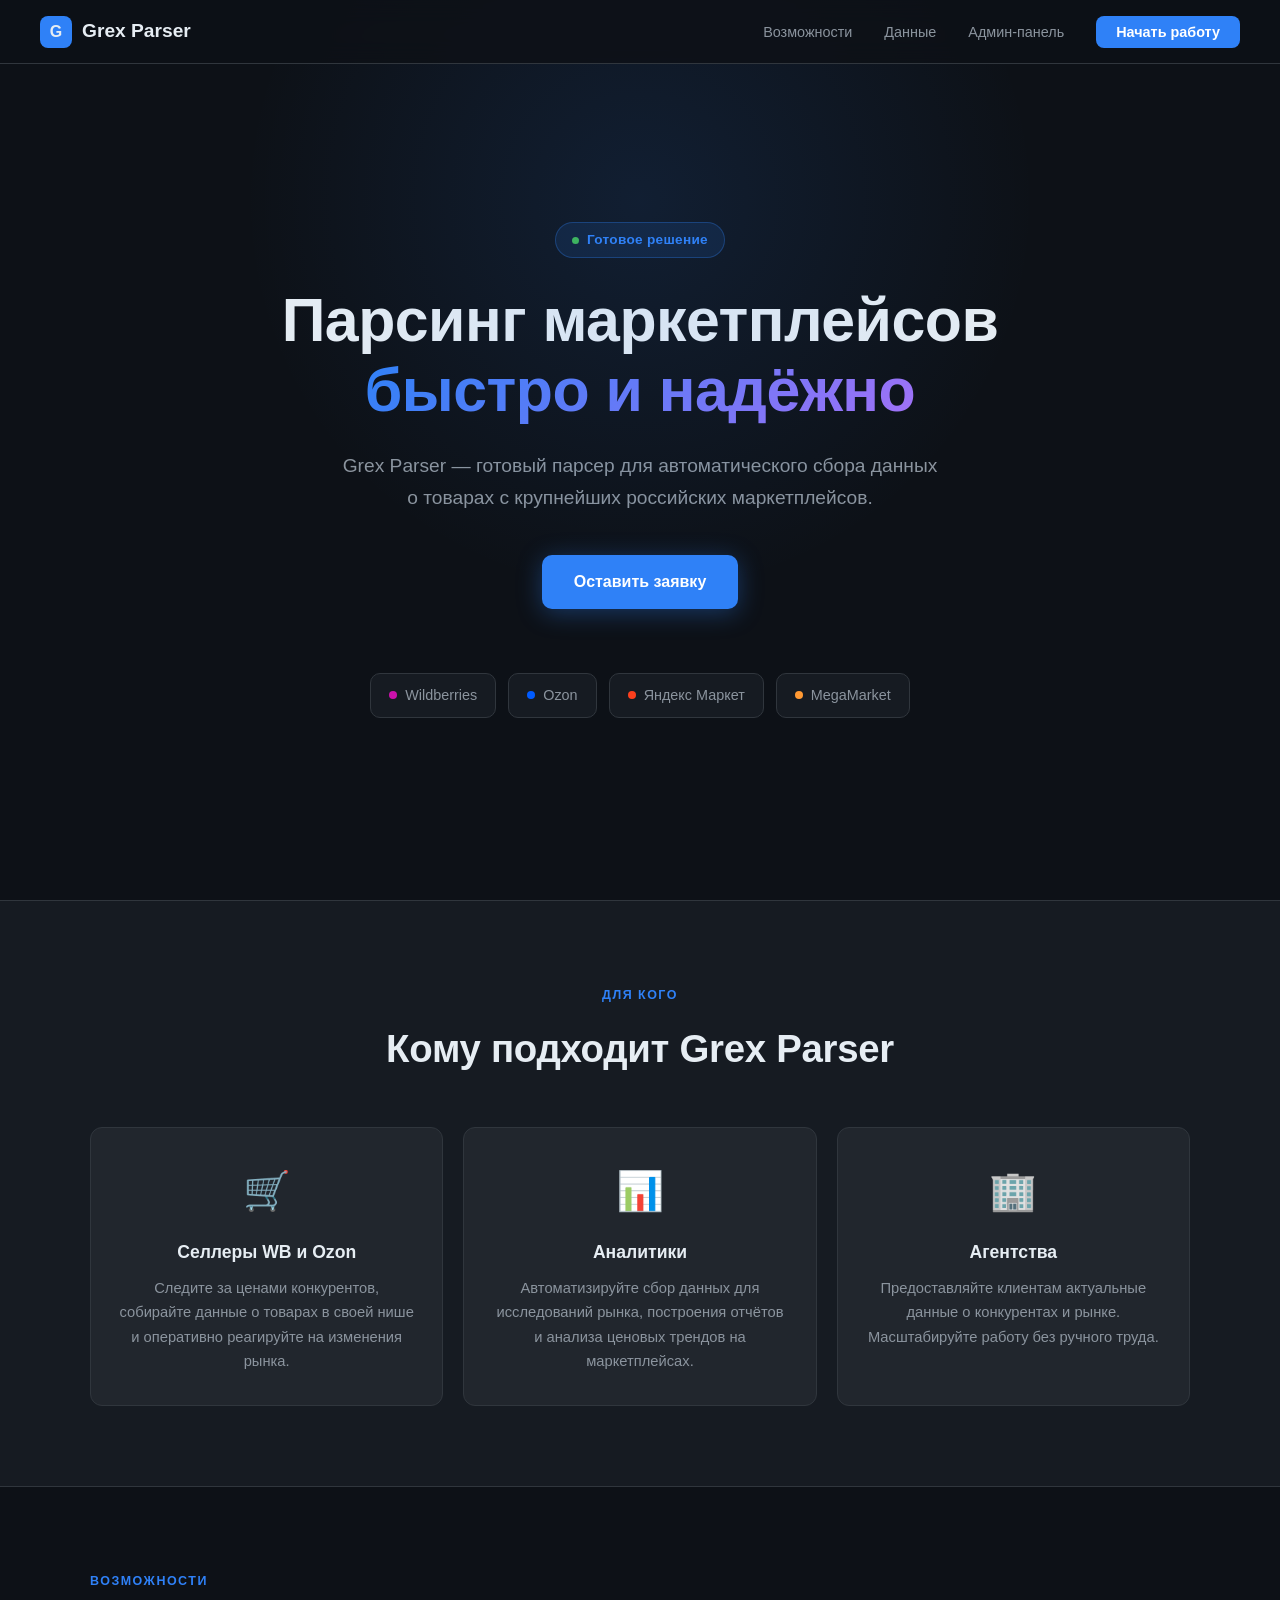
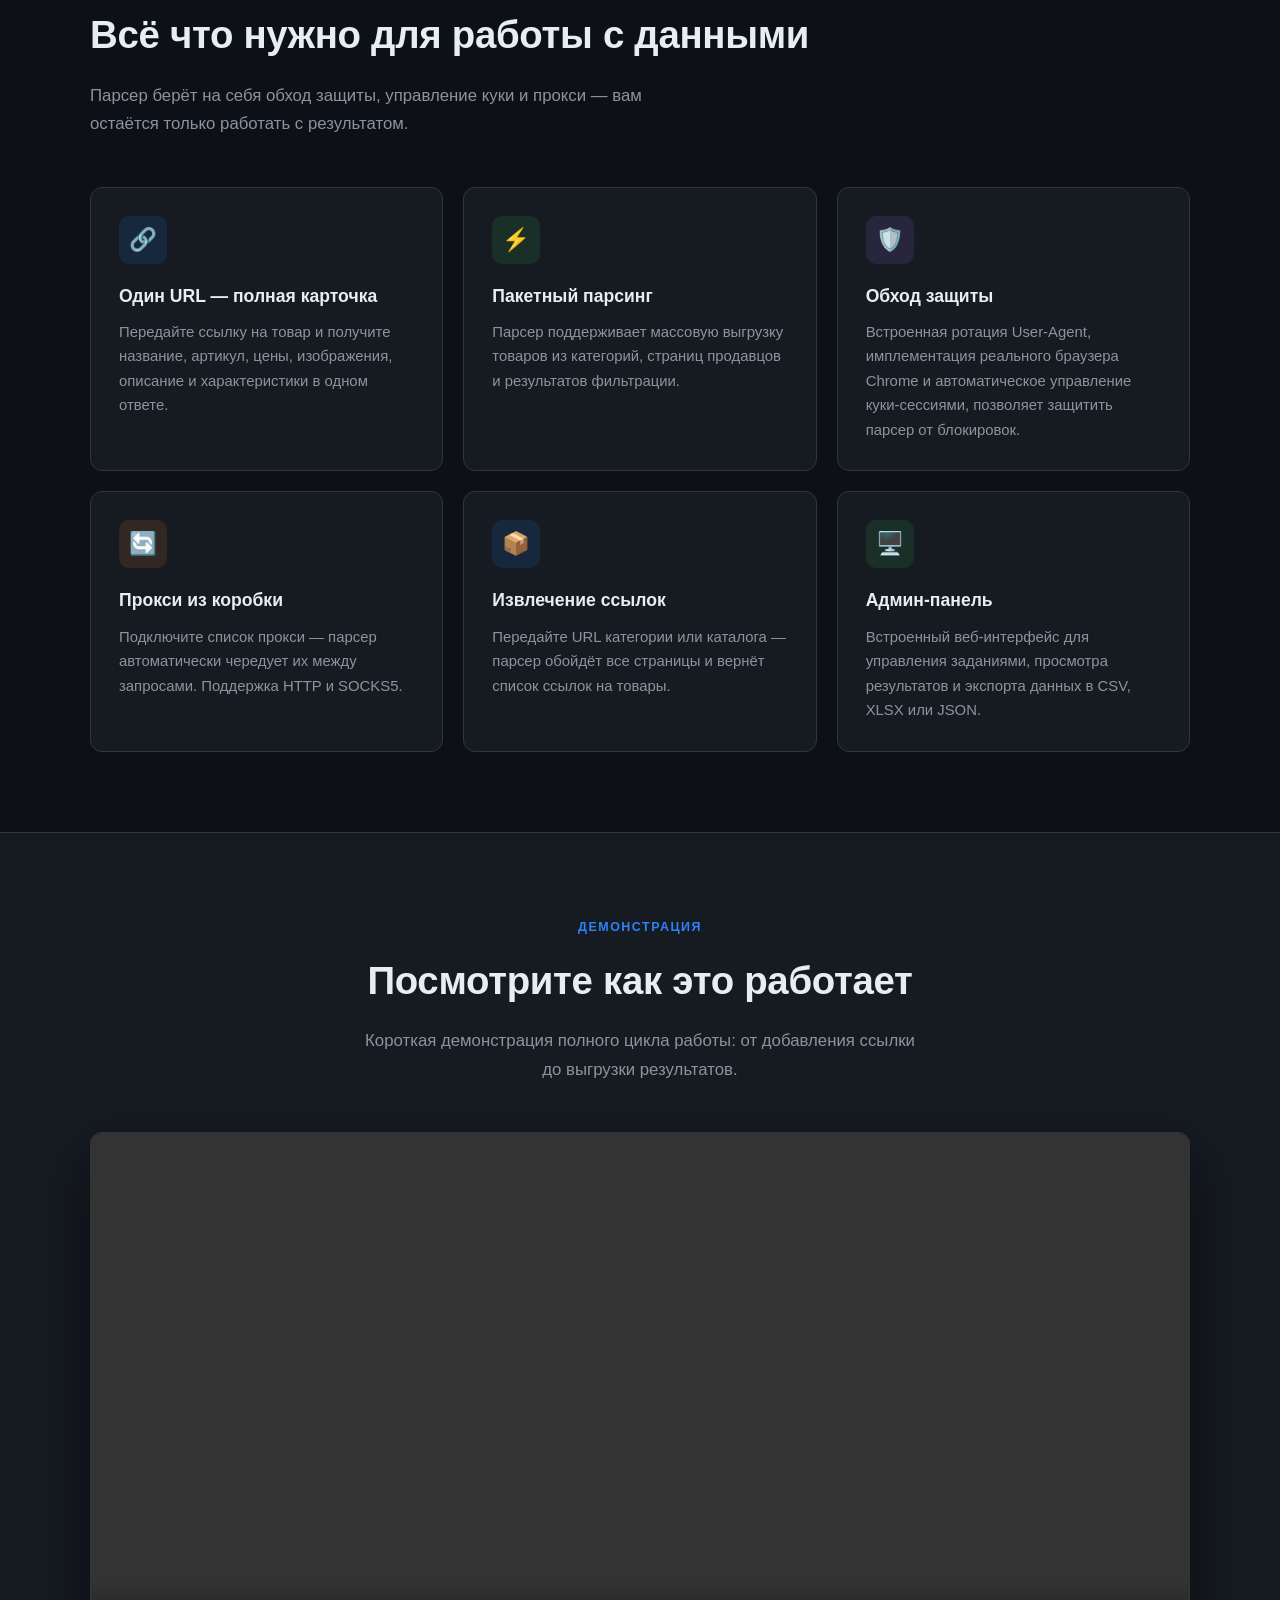
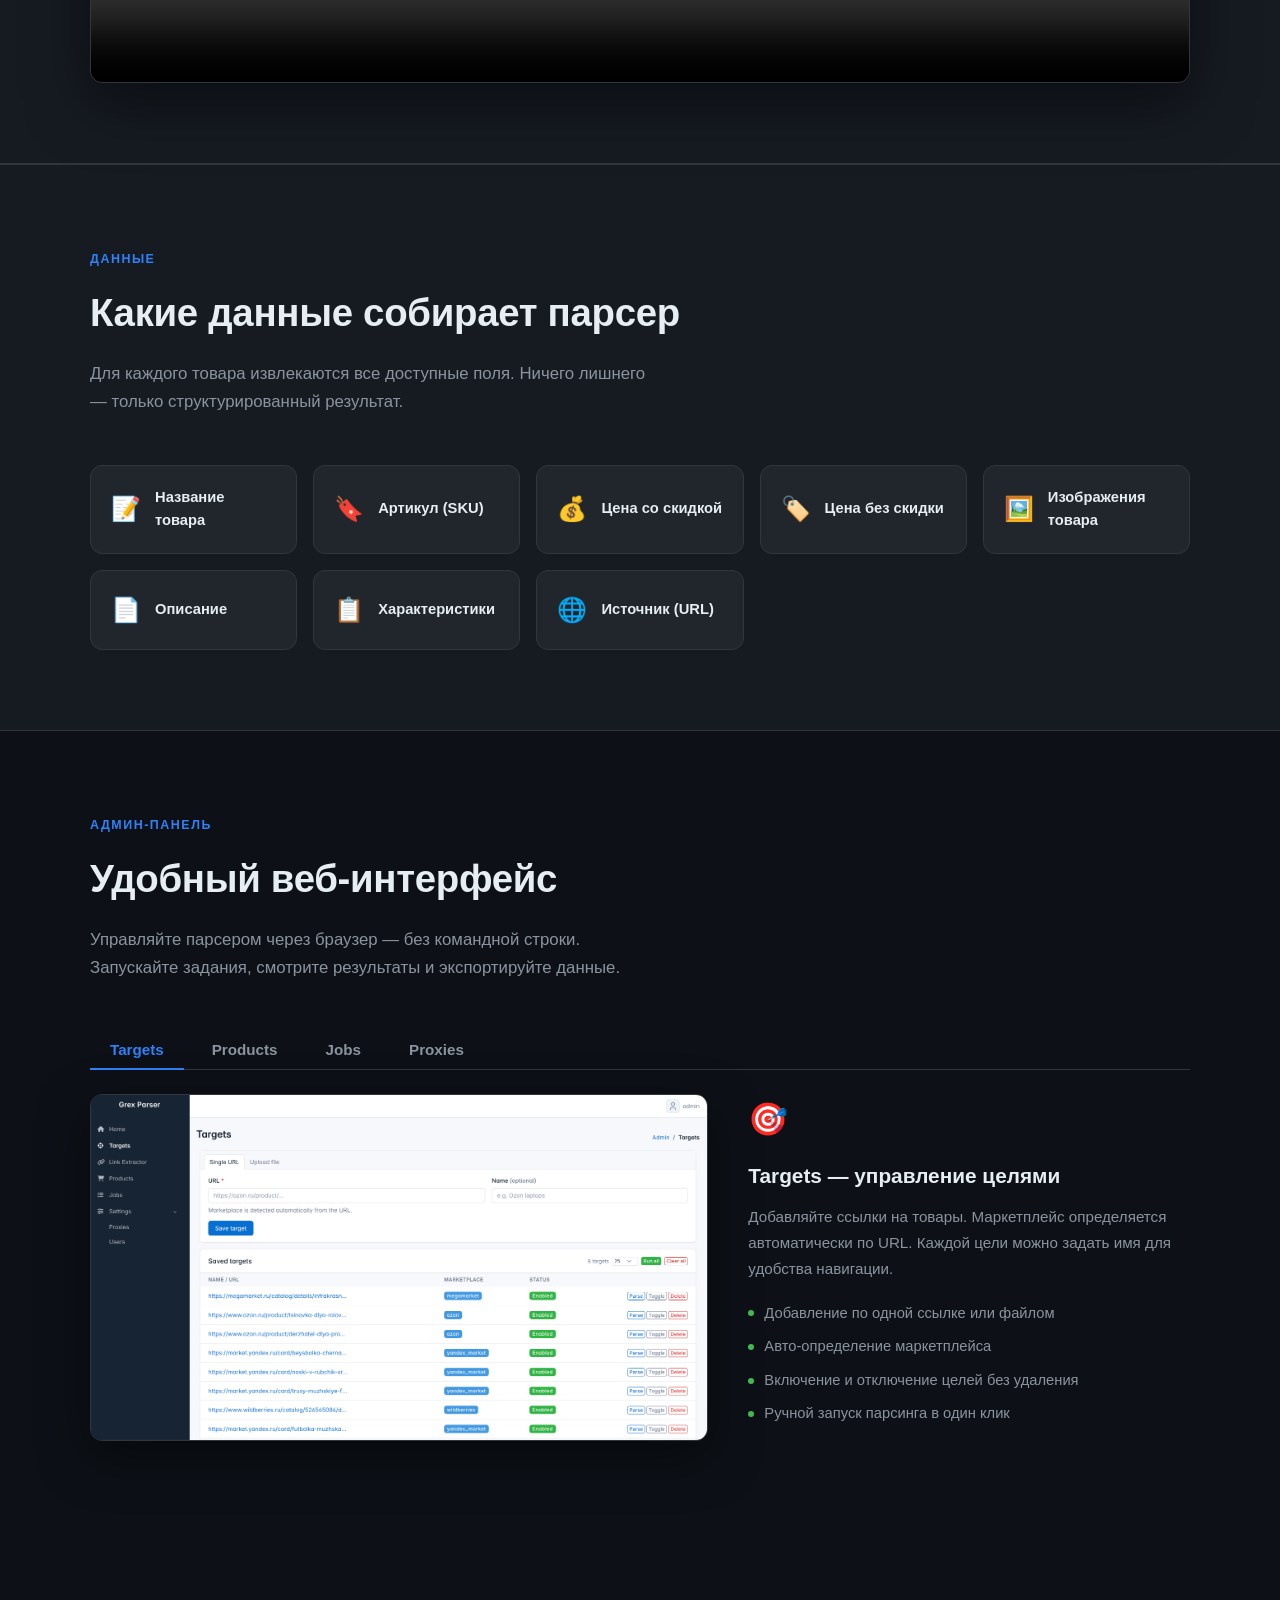
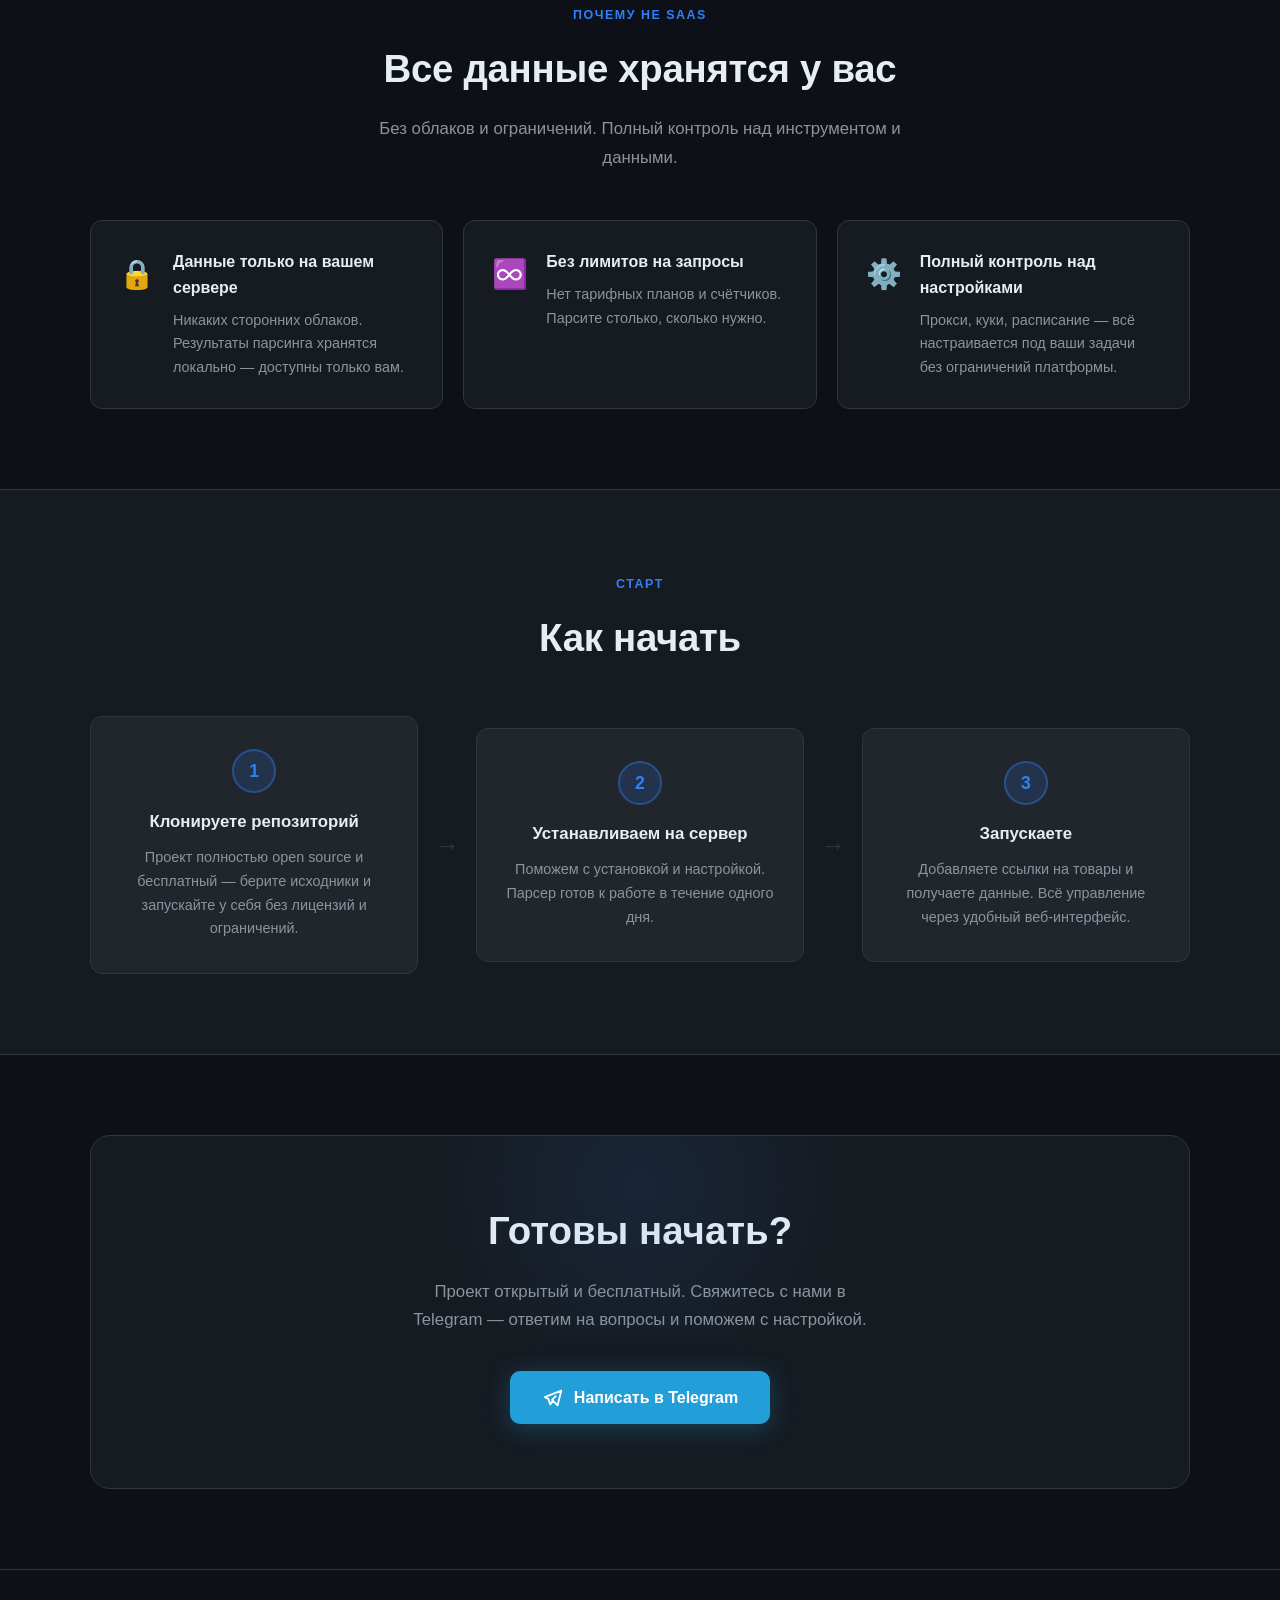
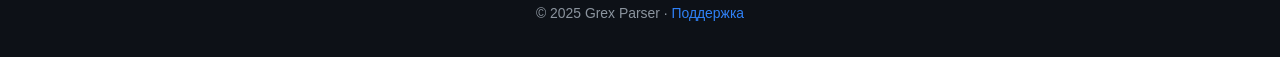
==== commit a2651190: "issues-13|update landing copy for open source release" ====
--- a/landing/index.html
+++ b/landing/index.html
@@ -380,8 +380,8 @@
 
       <div class="step-card">
         <div class="step-num">1</div>
-        <h3>Покупаете лицензию</h3>
-        <p>Напишите нам в Telegram — ответим на вопросы и оформим лицензию на ваше устройство.</p>
+        <h3>Клонируете репозиторий</h3>
+        <p>Проект полностью open source и бесплатный — берите исходники и запускайте у себя без лицензий и ограничений.</p>
       </div>
 
       <div class="step-arrow">→</div>
@@ -405,48 +405,6 @@
 </section>
 
 <!-- ════════════════════════════════════════════════════════
-     PRICING
-════════════════════════════════════════════════════════ -->
-<section id="pricing">
-  <div class="container">
-    <div class="fade-up" style="text-align:center">
-      <div class="section-label">Стоимость</div>
-      <h2 class="section-title">Лицензия</h2>
-    </div>
-
-    <div class="pricing-grid fade-up" style="transition-delay:0.1s">
-
-      <div class="pricing-card">
-        <div class="pricing-label">Лицензия</div>
-        <div class="pricing-price">от 15 000 <span>₽</span></div>
-        <div class="pricing-note">единоразово</div>
-        <ul class="pricing-list">
-          <li>Полный доступ к парсеру</li>
-          <li>Все 4 маркетплейса</li>
-          <li>Установка на ваш сервер</li>
-          <li>Помощь с настройкой</li>
-        </ul>
-        <a href="https://t.me/grex_parser" target="_blank" rel="noopener" class="btn-primary" style="display:block;text-align:center;margin-top:28px">Оставить заявку</a>
-      </div>
-
-      <div class="pricing-card pricing-card--accent">
-        <div class="pricing-label">Обновления</div>
-        <div class="pricing-price">1 000 <span>₽</span></div>
-        <div class="pricing-note">в месяц</div>
-        <ul class="pricing-list">
-          <li>Новые версии парсера</li>
-          <li>Поддержка изменений маркетплейсов</li>
-          <li>Приоритетная поддержка</li>
-          <li>Подключается по желанию</li>
-        </ul>
-        <a href="https://t.me/grex_parser" target="_blank" rel="noopener" class="btn-primary" style="display:block;text-align:center;margin-top:28px">Подключить</a>
-      </div>
-
-    </div>
-  </div>
-</section>
-
-<!-- ════════════════════════════════════════════════════════
      CTA
 ════════════════════════════════════════════════════════ -->
 <section id="cta">
@@ -454,8 +412,8 @@
     <div class="cta-box fade-up">
       <h2>Готовы начать?</h2>
       <p>
-        Свяжитесь с нами в Telegram — ответим на вопросы,
-        расскажем об условиях лицензирования и поможем с настройкой.
+        Проект открытый и бесплатный. Свяжитесь с нами в Telegram —
+        ответим на вопросы и поможем с настройкой.
       </p>
       <div class="cta-actions">
         <a href="https://t.me/grex_parser" target="_blank" rel="noopener" class="btn-tg">
